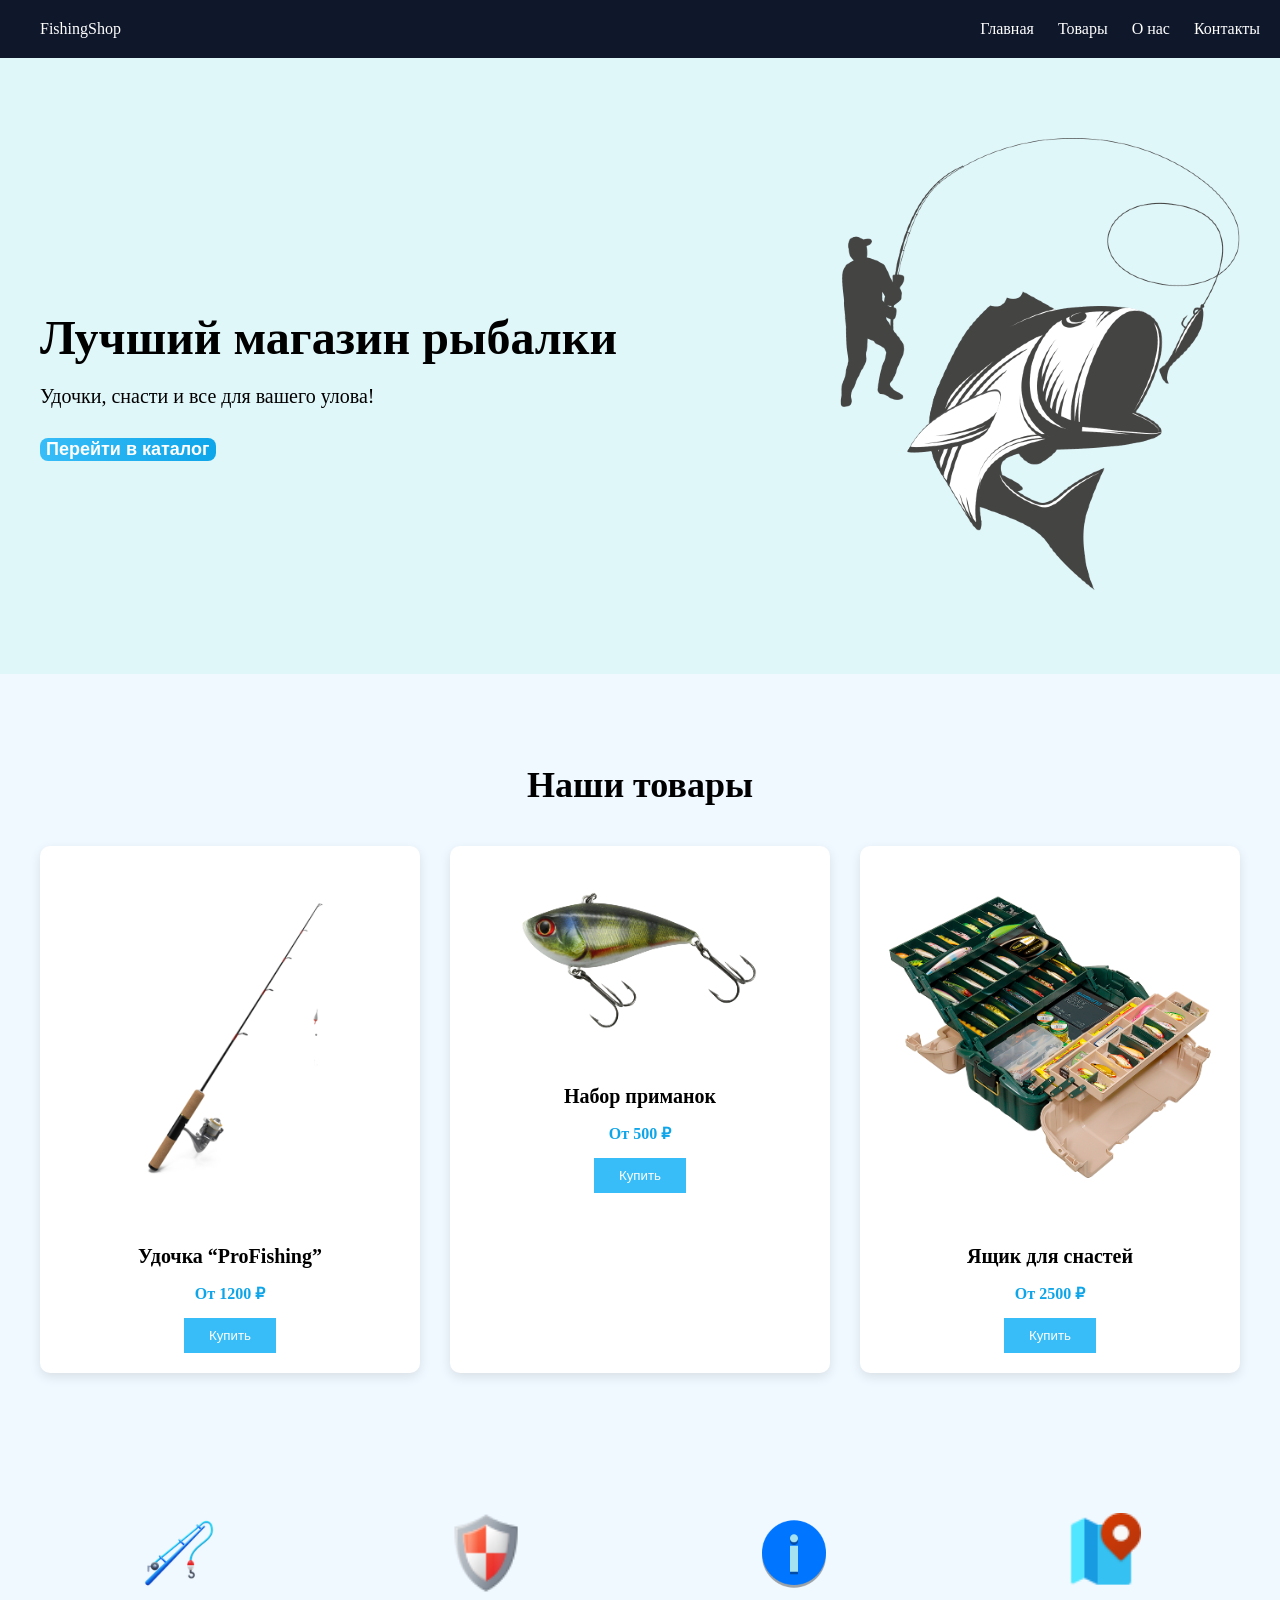
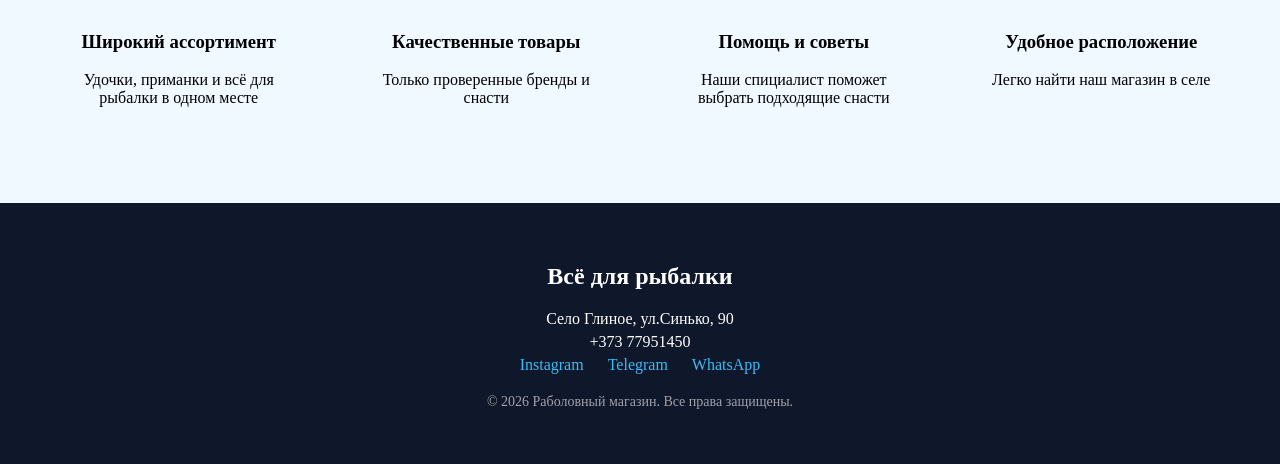
==== index.html @ ef91f1f7 "Первый лендинг" ====
<!DOCTYPE html>
<html lang="ru">

<head>
	<meta charset="UTF-8">
	<title>FishingShop</title>
	<link rel="stylesheet" href="style.css">
</head>

<body>
	<header class="header">
		<div class="logo">FishingShop</div>
		<nav class="menu">
			<a href="#hero">Главная</a>
			<a href="#product">Товары</a>
			<a href="#features">О нас</a>
			<a href="#footer">Контакты</a>
		</nav>
	</header>

	<section class="hero" id="hero">
		<div class="hero-content">
			<h1>Лучший магазин рыбалки</h1>
			<p>Удочки, снасти и все для вашего улова!</p>
			<button><a href="#product">Перейти в каталог</a></button>
		</div>
		<div class="hero-image">
			<img src="images/fishing-hero.png" alt="Улов">
		</div>
	</section>

	<section class="product" id="product">
		<h2>Наши товары</h2>
		<div class="product-grid">
			<div class="product-card">
				<img src="images/rod.png" alt="Удочка">
				<h3>Удочка “ProFishing”</h3>
				<p>От 1200 ₽</p>
				<button>Купить</button>
			</div>
			<div class="product-card">
				<img src="images/bait.png" alt="Приманка">
				<h3>Набор приманок</h3>
				<p>От 500 ₽</p>
				<button>Купить</button>
			</div>
			<div class="product-card">
				<img src="images/box.png" alt="Ящик для снастей">
				<h3>Ящик для снастей</h3>
				<p>От 2500 ₽</p>
				<button>Купить</button>
			</div>
		</div>
	</section>

	<section class="features" id="features">
		<div class="feature">
			<img src="images/assortment.png" alt="Ассортимент">
			<h3>Широкий ассортимент</h3>
			<p>Удочки, приманки и всё для рыбалки в одном месте</p>
		</div>
		<div class="feature">
			<img src="images/quality.png" alt="Качество">
			<h3>Качественные товары</h3>
			<p>Только проверенные бренды и снасти</p>
		</div>
		<div class="feature">
			<img src="images/support.png" alt="Советы">
			<h3>Помощь и советы</h3>
			<p>Наши спициалист поможет выбрать подходящие снасти</p>
		</div>
		<div class="feature">
			<img src="images/location.png" alt="Магазин">
			<h3>Удобное расположение</h3>
			<p>Легко найти наш магазин в селе</p>
		</div>
	</section>

	<footer class="footer" id="footer">
		<div class="footer-logo">
			<h2>Всё для рыбалки</h2>
		</div>
		<div class="footer-contacts">
			<p>Село Глиное, ул.Синько, 90</p>
			<p> +373 77951450</p>
		</div>
		<div class="footer-socials">
			<a href="#">Instagram</a>
			<a href="#">Telegram</a>
			<a href="#">WhatsApp</a>
		</div>
		<p class="footer-copy">&copy; 2026 Раболовный магазин. Все права защищены.</p>
	</footer>
</body>

</html>
---- style.css ----
html{
	scroll-behavior: smooth;
}

body{
	margin: 0;
}

.header{
	display: flex;
	justify-content: space-between;
	align-items: center;
	background-color: #0f172a;
	color: white;
}

.header .logo{
	padding: 20px 40px;
}

.menu a{
	padding-right: 20px;
	text-decoration: none;
	color: white;
}

a:hover{
	color: blue;
}

.hero{
	display: flex;
	justify-content: space-between;
	align-items: center;
	padding: 80px 40px;
	background-color: #e0f7fa
}

.hero-content h1{
	font-size: 48px;
	margin-bottom: 20px;
}

.hero-content p{
	font-size: 20px;
	margin-bottom: 30px;
}

.hero-content button{
	padding: 15 40px;
	font-size: 18px;
	font-weight: bold;
	background: linear-gradient(90deg,#38bdf8, #0ea5e9);
	color: white;
	border: none;
	border-radius: 8px;
	cursor: pointer;
}

.hero-content button a{
	text-decoration: none;
	color: white;
}

.hero-content button:hover{
	transform: translateY(-3px);
	box-shadow: 0 8px 15px rgba(0, 0, 0, 0.2);
}

.hero-content button:active{
	transform: translateY(1px);
	box-shadow: 0 4px 8px rgba(0, 0, 0, 0.2);
}

.hero-content img{
	max-width: 400px;
	height: auto;
}

.product{
	padding: 60px 40px;
	background-color: #f0f9ff;
}

.product h2{
	text-align: center;
	font-size: 36px;
	margin-bottom: 40px;
}

.product-grid{
	display: grid;
	grid-template-columns: repeat(auto-fit, minmax(250px, 1fr));
	gap: 30px;
}

.product-card{
	background-color: white;
	border-radius: 10px;
	padding: 20px;
	text-align: center;
	box-shadow: 0 4px 12px rgba(0, 0, 0, 0.1);
	transition: transform 0.3s ease, box-shadow 0.3s ease;
}

.product-card:hover{
	transform: translateY(-5px);
	box-shadow: 0 8px 20px rgba(0, 0, 0, 0.15);
}

.product-card img{
	max-width: 100%;
	height: auto;
	margin-bottom: 15px;
}

.product-card h3{
	margin-bottom: 10px;
	font-size: 20px;
}

.product-card p{
	margin-bottom: 15px;
	color: #0ea5e9;
	font-weight: bold;
}

.product-card button{
	padding: 10px 25px;
	background-color: #38bdf8;
	border: none;
	color: white;
	border: 8px;
	cursor: pointer;
	transition: transform 0.2s ease;
}

.product-card button:hover{
	transform: translateY(-2px);
}

.features{
	display: flex;
	justify-content: space-around;
	flex-wrap: wrap;
	padding: 60px 40px;
	background-color: #f0f9ff;
	text-align: center;
	gap: 30px;
}

.feature{
	flex: 1 1 200px;
	max-width: 250px;
	padding: 20px;
}

.feature img{
	width: 80px;
	margin-bottom: 15px;
}

.footer{
	background-color: #0f172a;
	color: white;
	padding: 40px;
	text-align: center;
}

.footer-logo h2{
	margin-bottom: 20px;
}

.footer-contacts p{
	margin: 5px 0;
}

.footer-socials a{
	margin: 0 10px;
	text-decoration: none;
	color: #38bdf8;
	transition: color 0.3s;
}

.footer-socials a:hover{
	color: #0ea5e9;
}

.footer-copy{
	margin-top: 20px;
	font-size: 14px;
	color: #a1a1aa;
}

/* @media (max-width: 768px){
	.hero{
		padding: 40px 20px;
		text-align: center;
	}
} */
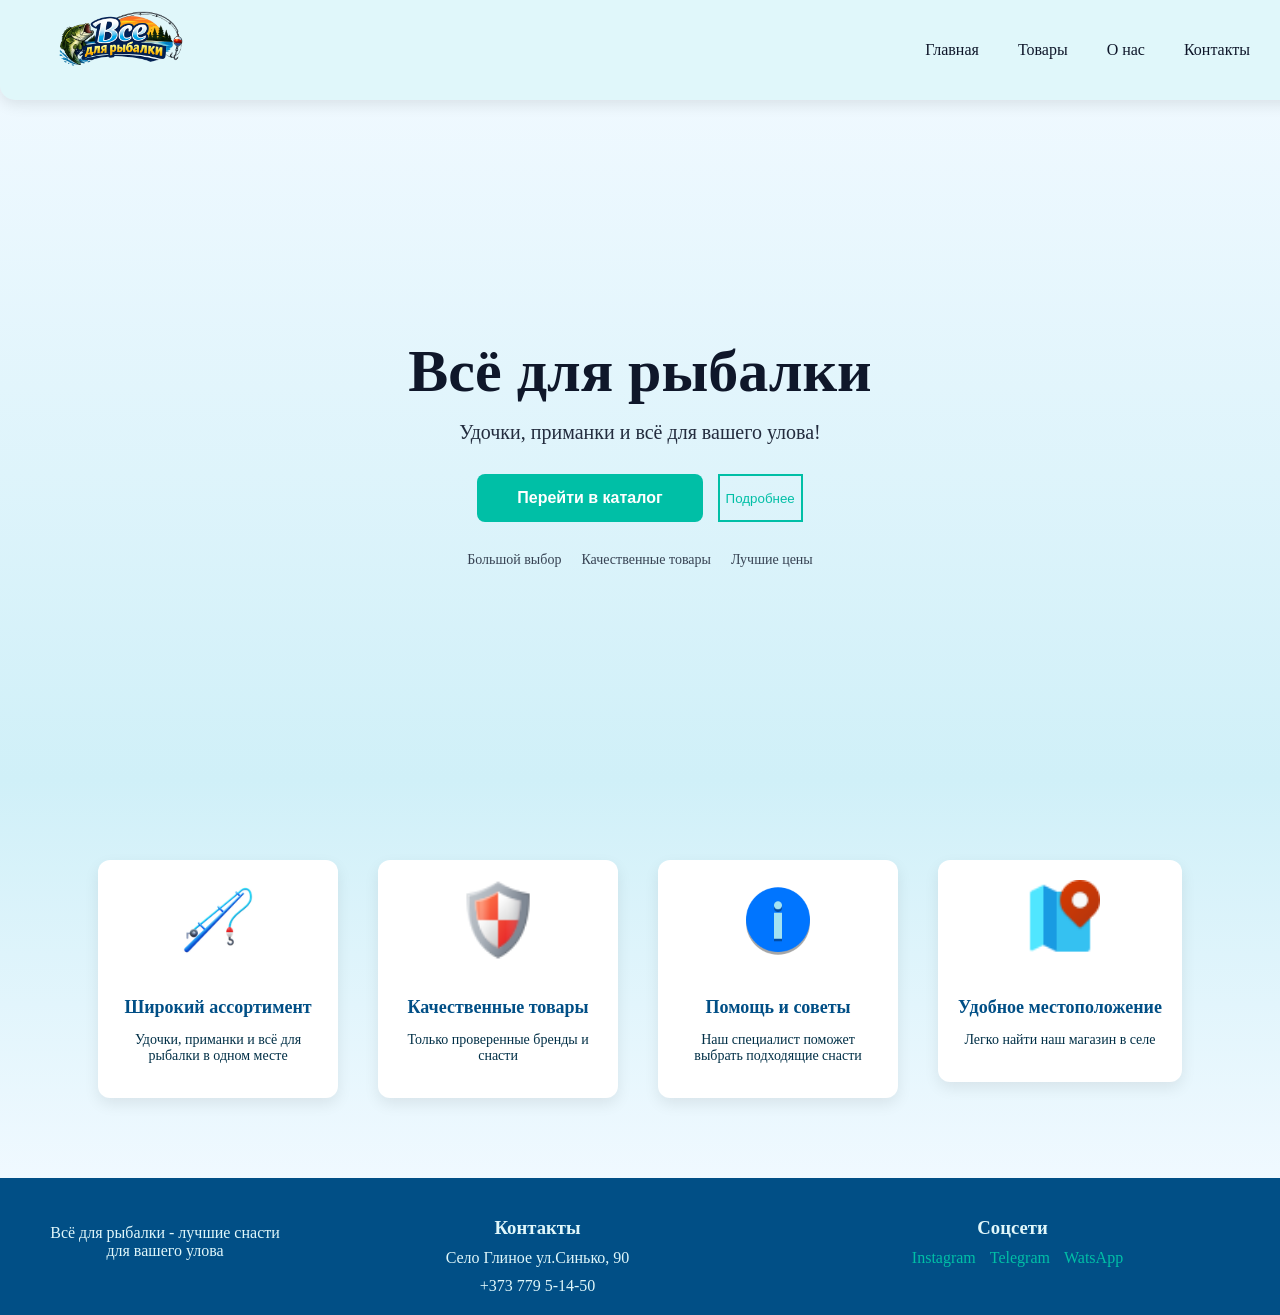
==== commit ee8c3c35: "First lenfing" ====
--- a/index.html
+++ b/index.html
@@ -3,94 +3,98 @@
 
 <head>
 	<meta charset="UTF-8">
-	<title>FishingShop</title>
+	<meta name="viewport" content="width=device-width, initial-scale=1.0">
+	<title>Всё для рыбалки</title>
 	<link rel="stylesheet" href="style.css">
 </head>
 
 <body>
 	<header class="header">
-		<div class="logo">FishingShop</div>
+		<div class="header-left">
+			<a href="index.html">
+				<img src="images/logo-icon.png" alt="Логотип" class="logo-img">
+			</a>
+		</div>
+
 		<nav class="menu">
-			<a href="#hero">Главная</a>
-			<a href="#product">Товары</a>
-			<a href="#features">О нас</a>
+			<a href="index.html">Главная</a>
+			<a href="catalog.html">Товары</a>
+			<a href="#feature">О нас</a>
 			<a href="#footer">Контакты</a>
 		</nav>
 	</header>
 
 	<section class="hero" id="hero">
 		<div class="hero-content">
-			<h1>Лучший магазин рыбалки</h1>
-			<p>Удочки, снасти и все для вашего улова!</p>
-			<button><a href="#product">Перейти в каталог</a></button>
-		</div>
-		<div class="hero-image">
-			<img src="images/fishing-hero.png" alt="Улов">
-		</div>
-	</section>
+			<h1>Всё для рыбалки</h1>
+			<p>Удочки, приманки и всё для вашего улова!</p>
 
-	<section class="product" id="product">
-		<h2>Наши товары</h2>
-		<div class="product-grid">
-			<div class="product-card">
-				<img src="images/rod.png" alt="Удочка">
-				<h3>Удочка “ProFishing”</h3>
-				<p>От 1200 ₽</p>
-				<button>Купить</button>
+			<div class="hero-buttons">
+				<button class="hero-button" id="catalogBtn">Перейти в каталог</button>
+				<button class="hero-button-secondary" id="moreBtn">Подробнее</button>
 			</div>
-			<div class="product-card">
-				<img src="images/bait.png" alt="Приманка">
-				<h3>Набор приманок</h3>
-				<p>От 500 ₽</p>
-				<button>Купить</button>
-			</div>
-			<div class="product-card">
-				<img src="images/box.png" alt="Ящик для снастей">
-				<h3>Ящик для снастей</h3>
-				<p>От 2500 ₽</p>
-				<button>Купить</button>
+
+			<div class="hero-benefits">
+				<span>Большой выбор</span>
+				<span>Качественные товары</span>
+				<span>Лучшие цены</span>
 			</div>
 		</div>
 	</section>
 
-	<section class="features" id="features">
+	<section class="features" id="feature">
 		<div class="feature">
 			<img src="images/assortment.png" alt="Ассортимент">
 			<h3>Широкий ассортимент</h3>
 			<p>Удочки, приманки и всё для рыбалки в одном месте</p>
 		</div>
-		<div class="feature">
+
+		<div class="feature quality-feature">
 			<img src="images/quality.png" alt="Качество">
 			<h3>Качественные товары</h3>
 			<p>Только проверенные бренды и снасти</p>
+
+			<div class="quality-badge">100%</div>
 		</div>
+
 		<div class="feature">
 			<img src="images/support.png" alt="Советы">
 			<h3>Помощь и советы</h3>
-			<p>Наши спициалист поможет выбрать подходящие снасти</p>
+			<p>Наш специалист поможет выбрать подходящие снасти</p>
 		</div>
-		<div class="feature">
-			<img src="images/location.png" alt="Магазин">
-			<h3>Удобное расположение</h3>
-			<p>Легко найти наш магазин в селе</p>
-		</div>
+
+		<a href="https://yandex.md/maps/104927/transnistria/?ll=29.792891%2C46.642741&mode=poi&poi%5Bpoint%5D=29.792519%2C46.642680&poi%5Buri%5D=ymapsbm1%3A%2F%2Forg%3Foid%3D70025384905&z=17.6"
+			target="_blank" class="feature-link">
+			<div class="feature">
+				<img src="images/location.png" alt="Магазин">
+				<h3>Удобное местоположение</h3>
+				<p>Легко найти наш магазин в селе</p>
+			</div>
+		</a>
 	</section>
 
 	<footer class="footer" id="footer">
-		<div class="footer-logo">
-			<h2>Всё для рыбалки</h2>
+		<div class="footer-container">
+
+			<div class="footer-left">
+				<p>Всё для рыбалки - лучшие снасти для вашего улова</p>
+			</div>
+
+			<div class="footer-center">
+				<h3>Контакты</h3>
+				<p>Село Глиное ул.Синько, 90</p>
+				<p>+373 779 5-14-50</p>
+			</div>
+
+			<div class="footer-right">
+				<h3>Соцсети</h3>
+				<a href="#">Instagram</a>
+				<a href="#">Telegram</a>
+				<a href="#">WatsApp</a>
+			</div>
 		</div>
-		<div class="footer-contacts">
-			<p>Село Глиное, ул.Синько, 90</p>
-			<p> +373 77951450</p>
-		</div>
-		<div class="footer-socials">
-			<a href="#">Instagram</a>
-			<a href="#">Telegram</a>
-			<a href="#">WhatsApp</a>
-		</div>
-		<p class="footer-copy">&copy; 2026 Раболовный магазин. Все права защищены.</p>
 	</footer>
+	<script src="main.js"></script>
 </body>
 
 </html>
--- a/style.css
+++ b/style.css
@@ -1,200 +1,795 @@
-html{
+html {
 	scroll-behavior: smooth;
 }
 
-body{
+body {
 	margin: 0;
-}
-
-.header{
+	padding-top: 80px;
+}
+
+.header {
 	display: flex;
 	justify-content: space-between;
 	align-items: center;
-	background-color: #0f172a;
-	color: white;
-}
-
-.header .logo{
-	padding: 20px 40px;
-}
-
-.menu a{
-	padding-right: 20px;
+	padding: 10px 50px;
+	height: 80px;
+	width: 100%;
+	background: #e0f7fa;
+	color: #0f172a;
+
+	position: fixed;
+	top: 0;
+	left: 0;
+	right: 0;
+	z-index: 1000;
+	box-shadow: 0 4px 15px rgba(0, 0, 0, 0.1);
+	border-bottom-left-radius: 15px;
+	border-bottom-right-radius: 15px;
+}
+
+.header-search {
+	display: flex;
+	align-items: center;
+	gap: 8px;
+	transition: transform 0.2s ease;
+}
+
+.header-search input {
+	padding: 10px 15px 10px 40px;
+	border-radius: 8px;
+	border: 2px solid #b0e0de;
+	transition: all 0.3s ease;
+	outline: none;
+	width: 220px;
+	background-image: url('images/search-icon.png') no-repeat 10px center;
+	background-size: 20px 20px;
+	font-size: 16px;
+	color: #0f172a
+}
+
+.header-search input:hover,
+.header-search input:focus {
+	border-color: #00bfa6;
+	box-shadow: 0 4px 15px rgba(0, 0, 0, 0.3);
+	transform: scale(1.05);
+}
+
+.header-search button {
+	background-color: #00bfa6;
+	border: none;
+	padding: 10px 12px;
+	border-radius: 8px;
+	cursor: pointer;
+	transition: all 0.2s ease;
+}
+
+.header-search button img {
+	width: 20px;
+	height: 20px;
+}
+
+.header-search button:hover {
+	background-color: #5eead4;
+	transform: translateY(-2px);
+}
+
+.header-left {
+	display: flex;
+	align-items: center;
+}
+
+.logo-img {
+	height: 150px;
+	width: 150px;
+	transition: transform 0.3s;
+}
+
+.logo-img:hover {
+	transform: scale(1.05);
+}
+
+.menu a {
+	margin-left: 35px;
 	text-decoration: none;
-	color: white;
-}
-
-a:hover{
-	color: blue;
-}
-
-.hero{
-	display: flex;
-	justify-content: space-between;
+	font-weight: 500;
+	position: relative;
+	right: 80px;
+	transition: color 0.3s, transform 0.3s;
+	color: #0f172a;
+}
+
+.menu a::after {
+	content: "";
+	position: absolute;
+	left: 0;
+	bottom: -5px;
+	width: 0;
+	height: 2px;
+	background: #00bfa6;
+	transition: width 0.3s;
+}
+
+.menu a:hover::after {
+	width: 100%;
+}
+
+.menu a:hover {
+	color: #00bfa6;
+	transform: translateY(-2px);
+}
+
+.hero {
+	display: flex;
+	justify-content: center;
 	align-items: center;
-	padding: 80px 40px;
-	background-color: #e0f7fa
-}
-
-.hero-content h1{
-	font-size: 48px;
-	margin-bottom: 20px;
-}
-
-.hero-content p{
+
+	padding: 50px 40px;
+	min-height: 600px;
+
+	background: linear-gradient(180deg, #f0f9ff, #d0f0f8);
+	color: #0f172a;
+
+	position: relative;
+	overflow: hidden;
+}
+
+.hero-content {
+	text-align: center;
+	min-width: 700px;
+	z-index: 2;
+	position: relative;
+}
+
+.hero p {
 	font-size: 20px;
 	margin-bottom: 30px;
-}
-
-.hero-content button{
-	padding: 15 40px;
-	font-size: 18px;
+	opacity: 0.9;
+}
+
+.hero h1 {
+	font-size: 60px;
+	margin-bottom: 20px;
+	line-height: 1;
+}
+
+.hero-buttons {
+	display: flex;
+	justify-content: center;
+	gap: 15px;
+	margin-bottom: 30px;
+}
+
+.hero-button {
+	padding: 15px 40px;
+	font-size: 16px;
 	font-weight: bold;
-	background: linear-gradient(90deg,#38bdf8, #0ea5e9);
+	background: #00bfa6;
 	color: white;
 	border: none;
 	border-radius: 8px;
 	cursor: pointer;
-}
-
-.hero-content button a{
 	text-decoration: none;
+
+	transition: all 0.3s ease;
+}
+
+.hero-button:hover {
+	background: #5eead4;
+	transform: translateY(-3px);
+}
+
+.hero-button-secondary {
+	background: transparent;
+	border: 2px solid #00bfa6;
+	color: #00bfa6;
+	cursor: pointer;
+}
+
+.hero-button-secondary:hover {
+	background: #00bfa6;
 	color: white;
 }
 
-.hero-content button:hover{
-	transform: translateY(-3px);
-	box-shadow: 0 8px 15px rgba(0, 0, 0, 0.2);
-}
-
-.hero-content button:active{
-	transform: translateY(1px);
-	box-shadow: 0 4px 8px rgba(0, 0, 0, 0.2);
-}
-
-.hero-content img{
-	max-width: 400px;
-	height: auto;
-}
-
-.product{
-	padding: 60px 40px;
-	background-color: #f0f9ff;
-}
-
-.product h2{
-	text-align: center;
-	font-size: 36px;
-	margin-bottom: 40px;
-}
-
-.product-grid{
-	display: grid;
-	grid-template-columns: repeat(auto-fit, minmax(250px, 1fr));
-	gap: 30px;
-}
-
-.product-card{
-	background-color: white;
-	border-radius: 10px;
-	padding: 20px;
-	text-align: center;
-	box-shadow: 0 4px 12px rgba(0, 0, 0, 0.1);
-	transition: transform 0.3s ease, box-shadow 0.3s ease;
-}
-
-.product-card:hover{
+.hero-benefits {
+	display: flex;
+	justify-content: center;
+	gap: 20px;
+	font-size: 14px;
+	opacity: 0.8;
+}
+
+.features {
+	display: flex;
+	flex-wrap: wrap;
+	justify-content: center;
+	gap: 40px;
+	padding: 80px 40px;
+	background: linear-gradient(0deg, #f0f9ff, #d0f0f8);
+	text-align: center;
+}
+
+.feature-link {
+	text-decoration: none;
+	color: inherit;
+	display: block;
+}
+
+.feature-link .feature {
+	cursor: pointer;
+}
+
+.feature-link:hover .feature {
 	transform: translateY(-5px);
-	box-shadow: 0 8px 20px rgba(0, 0, 0, 0.15);
-}
-
-.product-card img{
-	max-width: 100%;
-	height: auto;
-	margin-bottom: 15px;
-}
-
-.product-card h3{
-	margin-bottom: 10px;
+	box-shadow: 0 10px 25px rgba(0, 0, 0, 0.15);
+}
+
+.quality-feature {
+	position: relative;
+	overflow: hidden;
+}
+
+.quality-badge {
+	position: absolute;
+	top: 50%;
+	left: 50%;
+	transform: translate(-50%, -50%) scale(0);
+	width: 100px;
+	height: 100px;
+	border-radius: 50%;
+	background: #00bfa6;
+	color: white;
+	font-weight: bold;
 	font-size: 20px;
-}
-
-.product-card p{
-	margin-bottom: 15px;
-	color: #0ea5e9;
-	font-weight: bold;
-}
-
-.product-card button{
-	padding: 10px 25px;
-	background-color: #38bdf8;
-	border: none;
-	color: white;
-	border: 8px;
-	cursor: pointer;
-	transition: transform 0.2s ease;
-}
-
-.product-card button:hover{
-	transform: translateY(-2px);
-}
-
-.features{
-	display: flex;
-	justify-content: space-around;
-	flex-wrap: wrap;
-	padding: 60px 40px;
-	background-color: #f0f9ff;
-	text-align: center;
-	gap: 30px;
-}
-
-.feature{
-	flex: 1 1 200px;
+
+	display: flex;
+	align-items: center;
+	justify-content: center;
+
+	opacity: 0;
+	transition: all 0.3s ease;
+}
+
+.quality-feature:hover .quality-badge {
+	transform: translate(-50%, -50%) scale(1);
+	opacity: 1;
+}
+
+.quality-feature:hover {
+	background-color: #e6fffb;
+}
+
+.feature {
+	flex: 0 1 200px;
 	max-width: 250px;
 	padding: 20px;
-}
-
-.feature img{
+	border-radius: 12px;
+	transition: transform 0.3s, box-shadow 0.3s;
+	background-color: #ffffff;
+	box-shadow: 0 6px 15px rgba(0, 0, 0, 0.08);
+}
+
+.feature:hover {
+	transform: translateY(-5px);
+	box-shadow: 0 10px 25px rgba(0, 0, 0, 0.15);
+}
+
+.feature img {
 	width: 80px;
 	margin-bottom: 15px;
 }
 
-.footer{
-	background-color: #0f172a;
+.feature h3 {
+	font-size: 18px;
+	margin-bottom: 10px;
+	color: #014f86;
+}
+
+.feature p {
+	font-size: 14px;
+	color: #023047;
+}
+
+.footer {
+	background-color: #014f86;
+	color: #e0f7fa;
+	padding: 20px 40px 10px;
+}
+
+.footer-container {
+	display: flex;
+	justify-content: space-between;
+	flex-wrap: wrap;
+	gap: 20px;
+	text-align: center;
+}
+
+.footer-left {
+	margin-top: 10px;
+	max-width: 250px;
+	display: flex;
+	flex-direction: column;
+	justify-content: flex-start;
+}
+
+.footer-left,
+.footer-right,
+.footer-center {
+	flex: 1;
+}
+
+.footer-center {
+	text-align: center;
+}
+
+.footer-right {
+	text-align: center;
+}
+
+.footer-center h3,
+.footer-right h3 {
+	margin-bottom: 10px;
+}
+
+.footer-center p {
+	margin: 10px 0;
+	text-align: center
+}
+
+.footer-right a {
+	display: inline-block;
+	text-decoration: none;
+	color: #00bfa6;
+	margin-left: 10px;
+	transition: color 0.3s, transform 0.2s;
+}
+
+.footer-right a:hover {
+	color: #5eead4;
+	transform: translateX(5px);
+}
+
+.footer-copy {
+	text-align: center;
+	font-size: 12px;
+	color: #a1a1aa;
+	border-top: 1px solid rgba(255, 255, 255, 0.2);
+	margin-top: 10px;
+}
+
+.catalog-container {
+	display: flex;
+	gap: 30px;
+	padding: 100px 40px 40px;
+	background: linear-gradient(180deg, #f0f9ff, #d0f0f8);
+	min-height: calc(100vh - 160px);
+	box-sizing: border-box;
+}
+
+.catalog-sidebar {
+	width: 240px;
+	flex-shrink: 0;
+	background: #cfeaf2;
+	padding: 25px 20px;
+	border-radius: 15px;
+	box-shadow: 0 8px 20px rgba(0, 0, 0, 0.08);
+	border: 1px solid rgba(0, 0, 0, 0.05);
+	position: static;
+	top: 100px;
+}
+
+.catalog-sidebar h3 {
+	margin-bottom: 20px;
+	font-size: 20px;
+	color: #014f86;
+	position: relative;
+	font-weight: 600;
+}
+
+.catalog-sidebar h3::after {
+	content: "";
+	display: block;
+	width: 240px;
+	height: 4px;
+	background: #00bfa6;
+	margin-top: 8px;
+	border-radius: 2px;
+}
+
+.category-btn,
+.category-btnall {
+	display: block;
+	width: 100%;
+	padding: 12px 20px;
+	margin-bottom: 12px;
+	font-size: 16px;
+	font-weight: 500;
+	color: #014f86;
+	background-color: #e0f7fa;
+	border: 2px solid #00bfa6;
+	border-radius: 10px;
+	cursor: pointer;
+	text-align: left;
+	transition: all 0.3s ease;
+}
+
+.category-btn:hover,
+.category-btnall:hover {
+	background-color: #00bfa6;
 	color: white;
+	transform: translateX(5px);
+}
+
+.category-btn.active {
+	background-color: #00bfa6;
+	color: white;
+	transform: translateY(-2px);
+}
+
+.catalog-main {
+	display: flex;
+	flex-wrap: wrap;
+	gap: 30px;
 	padding: 40px;
-	text-align: center;
-}
-
-.footer-logo h2{
-	margin-bottom: 20px;
-}
-
-.footer-contacts p{
-	margin: 5px 0;
-}
-
-.footer-socials a{
-	margin: 0 10px;
-	text-decoration: none;
-	color: #38bdf8;
-	transition: color 0.3s;
-}
-
-.footer-socials a:hover{
-	color: #0ea5e9;
-}
-
-.footer-copy{
-	margin-top: 20px;
-	font-size: 14px;
-	color: #a1a1aa;
-}
-
-/* @media (max-width: 768px){
-	.hero{
+	justify-content: flex-start;
+	position: relative;
+
+	min-width: 900px;
+}
+
+.catalog-card {
+	width: 240px;
+	background-color: white;
+	border-radius: 12px;
+	padding: 20px;
+	display: flex;
+	flex-direction: column;
+	align-items: center;
+	justify-content: flex-start;
+	box-shadow: 0 4px 12px rgba(0, 0, 0, 0.1);
+	transition: opacity 0.5s ease, transform 0.5s ease, box-shadow 0.3s ease;
+	min-height: 380px;
+	opacity: 0;
+	transform: translateY(20px);
+}
+
+.catalog-card.show-anim {
+	opacity: 1;
+	transform: translateY(0);
+}
+
+.catalog-card:hover {
+	transform: translateY(-5px);
+	box-shadow: 0 8px 25px rgba(0, 0, 0, 0.15);
+}
+
+.catalog-card img {
+	width: 100%;
+	height: 180px;
+	object-fit: cover;
+	margin-bottom: 15px;
+	border-radius: 8px;
+}
+
+.catalog-card h3 {
+	margin-bottom: 10px;
+	font-size: 18px;
+	text-align: center;
+}
+
+.catalog-card .price {
+	font-weight: bold;
+	margin-bottom: 15px;
+	color: #00bfa6;
+	text-align: center;
+	font-size: 16px;
+}
+
+.catalog-card .buy-btn {
+	padding: 10px 25px;
+	background-color: #00bfa6;
+	color: white;
+	border: none;
+	border-radius: 8px;
+	cursor: pointer;
+	transition: all 0.2s ease;
+	align-self: center;
+}
+
+.catalog-card .buy-btn:hover {
+	background-color: #5eead4;
+	transform: translateY(-2px);
+}
+
+#notFoundMessage {
+	display: none;
+	text-align: center;
+	font-size: 24px;
+	color: #014f86;
+	width: 100%;
+	margin: 20px 0;
+}
+
+.show-more-container {
+	width: 100%;
+	display: flex;
+	justify-content: center;
+	margin-top: 0px;
+}
+
+#showMorebtn {
+	padding: 12px 30px;
+	font-size: 16px;
+	font-weight: 600;
+	color: white;
+	background-color: #00bfa6;
+	border: none;
+	border-radius: 10px;
+	cursor: pointer;
+	transition: all 0.2s ease;
+}
+
+#showMorebtn:hover {
+	background-color: #5eead4;
+	transform: translateY(-2px);
+}
+
+#scrollUpBtn {
+	position: fixed;
+	bottom: 40px;
+	right: 40px;
+	width: 50px;
+	font-size: 24px;
+	background-color: #00bfa6;
+	color: white;
+	border: none;
+	border-radius: 50%;
+	cursor: pointer;
+	box-shadow: 0 4px 12px rgba(0, 0, 0, 0.2);
+	opacity: 0;
+	pointer-events: none;
+	z-index: 1000;
+	transition: opacity 0.4s ease-in-out;
+}
+
+#scrollUpBtn.show {
+	opacity: 1;
+	pointer-events: auto;
+}
+
+#scrollUpBtn:hover {
+	background-color: #5eead4;
+	transform: translateY(-3px);
+}
+
+@media (max-width: 768px) {
+
+	/*! Основной сайт + header и footer */
+	.header {
+		padding: 15px 0;
+		height: auto;
+		flex-direction: column;
+		gap: 10px;
+		border-radius: 0 0 15px 15px;
+	}
+
+	.header-left {
+		display: flex;
+		justify-content: center;
+		width: 100%;
+		margin: 0;
+	}
+
+	.logo-img {
+		height: 80px;
+		width: 80px;
+	}
+
+	.menu {
+		position: static;
+		right: 0;
+		margin: 0;
+		display: flex;
+		justify-content: center;
+		flex-wrap: wrap;
+		width: 100%;
+	}
+
+	.menu a {
+		margin: 5px 10px;
+		right: 0;
+		font-size: 14px;
+	}
+
+	body {
+		padding-top: 150px;
+	}
+
+	.hero {
+		min-height: auto;
 		padding: 40px 20px;
+	}
+
+	.hero-content {
+		min-width: unset;
+		width: 100%;
+	}
+
+	.hero h1 {
+		font-size: 32px;
+	}
+
+	.hero p {
+		font-size: 16px;
+	}
+
+	.hero-buttons {
+		flex-direction: column;
+		width: 100%;
+		align-items: center;
+	}
+
+	.hero-button {
+		width: 100%;
+		max-width: 280px;
+	}
+
+	.hero-button-secondary {
+		width: auto;
+		min-width: 120px;
+		padding: 10px;
+		border-radius: 5;
+		font-size: 14px;
+	}
+
+	.hero-benefits {
+		flex-direction: column;
+		gap: 10px;
+	}
+
+	.features {
+		padding: 40px 20px;
+		display: flex;
+		flex-direction: column;
+		align-items: center;
+		gap: 20px;
+	}
+
+	.feature {
+		width: 100%;
+		max-width: 280px;
+		min-height: 220px;
+		margin: 0 !important;
+		flex: none;
+		box-sizing: border-box;
+	}
+
+	.feature-link {
+		width: 100%;
+		max-width: 280px;
+		text-decoration: none;
+		display: block;
+		padding: 0;
+		margin: 0;
+		background: none;
+		box-shadow: none;
+	}
+
+	.feature-link .feature {
+		width: 100%;
+		max-width: 100%;
+		height: 100%;
+	}
+
+	.footer-container {
+		flex-direction: column;
+		gap: 30px;
+	}
+
+	.footer-left,
+	.footer-center,
+	.footer-right {
+		max-width: 100%;
 		text-align: center;
 	}
-} */+
+	.catalog-container{
+		flex-direction: column;
+		padding: 120px 15px 40px;
+		gap: 20px;
+	}
+
+	.catalog-sidebar{
+		width: 100%;
+		padding: 15px;
+		box-sizing: border-box;
+	}
+
+	.catalog-sidebar h3{
+		font-size: 18px;
+		margin-bottom: 15px;
+		text-align: center;
+	}
+
+	.catalog-sidebar h3::after{
+		width: 60px;
+		margin: 8px auto;
+	}
+
+	.catalog-menu{
+		display: flex;
+		flex-wrap: wrap;
+		gap: 8px;
+		justify-content: center;
+	}
+
+	.category-btn,
+	.category-btnall{
+		width: auto;
+		padding: 8px 15px;
+		font-size: 13px;
+		margin-bottom: 0;
+		flex-grow: 1;
+		text-align: center;
+	}
+
+	.catalog-main{
+		display: grid !important;
+		grid-template-columns: 1fr 1fr;
+		gap: 15px 5px;
+		padding: 10px !important;
+		min-width: unset;
+		width: 100%;
+		box-sizing: border-box;
+	}
+
+	.catalog-card{
+		width: 100%;
+		max-width: none;
+		min-width: unset;
+		padding: 10px;
+		margin: 0;
+		box-sizing: border-box;
+		display: flex;
+		flex-direction: column;
+		justify-content: space-between;
+	}
+
+	.catalog-card img{
+		width: 100%;
+		height: auto;
+		max-height: 120px;
+		object-fit: contain;
+	}
+
+	.catalog-card .price{
+		font-size: 14px;
+	}
+
+	.show-more-container{
+		grid-column: 1 / -1;
+		display: flex;
+		justify-content:center;
+		width: 100%;
+		margin-top: 20px;
+	}
+
+	.header-search{
+		width: 100%;
+		justify-content: center;
+		margin: 5px 0;
+	}
+
+	.header-search input{
+		padding-left: 10px;
+		width: 70%;
+	}
+
+	#notFoundMessage{
+		grid-column: 1 / -1;
+		text-align: center;
+		width: 100%;
+		margin: 40px 0;
+		font-size: 18px;
+		color: #014f86;
+	}
+}
